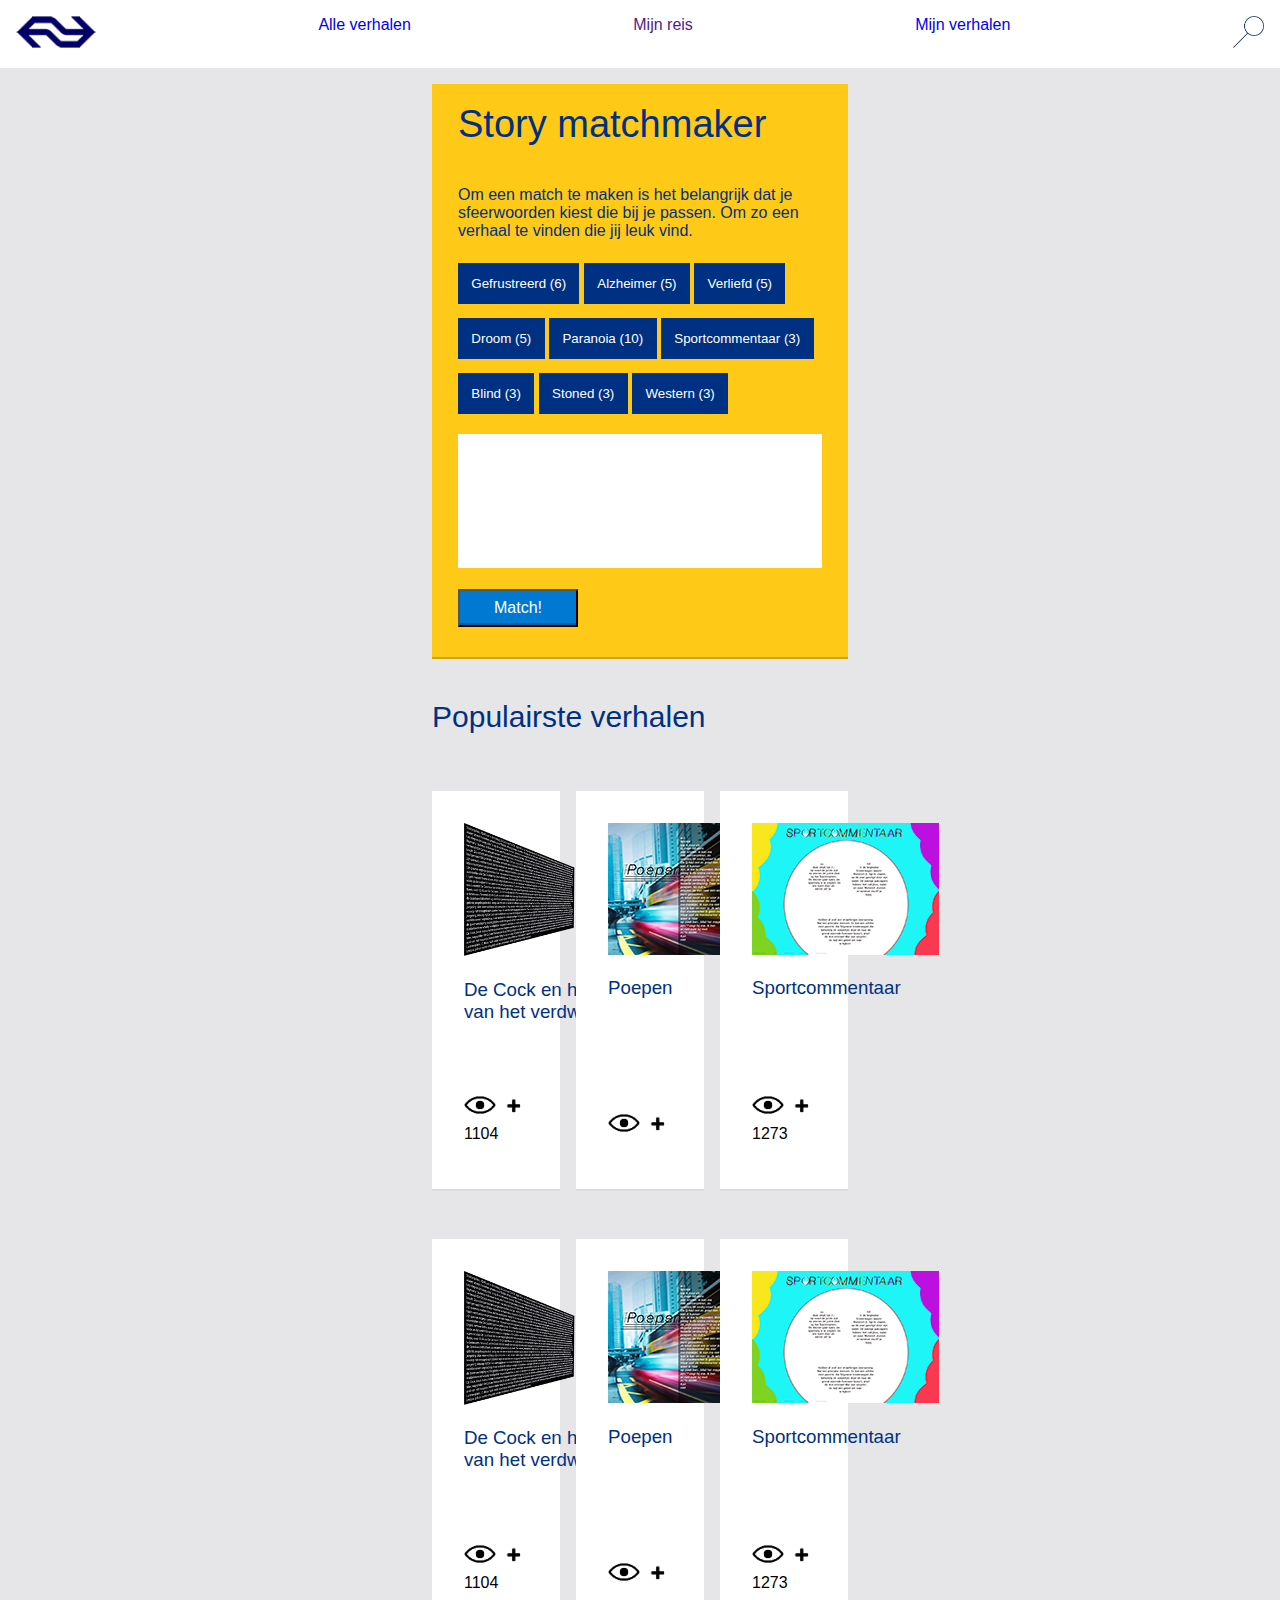
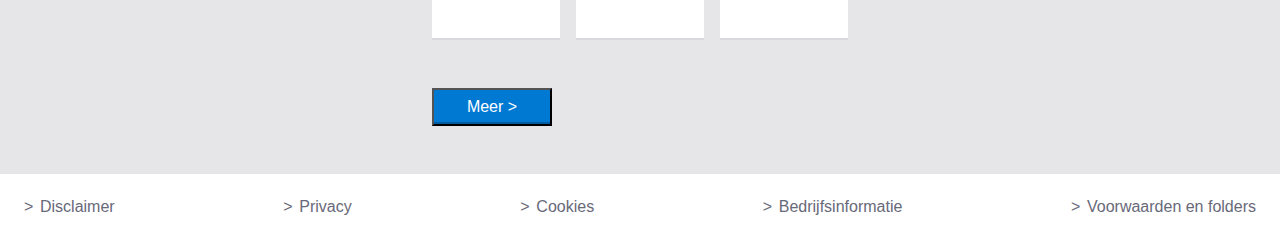
==== index.html @ 57583daf "Grid rechtzetten" ====
<!DOCTYPE html>
<html lang="en">

<head>
    <meta charset="UTF-8">
    <link rel="stylesheet" href="style.css">
    <title>Overzichtspagina verhalenwebsite | NS</title>
</head>

<body>
    <header>
        <nav>
            <ul>
                <li><a href="https://www.ns.nl/"><img src="images/nskopie.png" alt="NS logo"></a></li>
                <li><a href="index.html">Alle verhalen</a></li>
                <li><a href="">Mijn reis</a></li>
                <li><a href="mijnverhalen.html">Mijn verhalen</a></li>
                <li><a href=""><img src="images/zoekkopie.png" alt="zoek knop"></a></li>
            </ul>
        </nav>
        <form action="match.html">
            <fieldset>
                <label for="search"></label>
                <input type="text" id="search">
            </fieldset>
        </form>
    </header>
    <main>
        <form action="match.html">
            <fieldset>
                <legend>Story matchmaker</legend>
                <p>Om een match te maken is het belangrijk dat je sfeerwoorden kiest die bij je passen. Om zo een verhaal te vinden die jij leuk vind.</p>
                <button>Gefrustreerd (6)</button>
                <button>Alzheimer (5)</button>
                <button>Verliefd (5)</button>
                <button>Droom (5)</button>
                <button>Paranoia (10)</button>
                <button>Sportcommentaar (3)</button>
                <button>Blind (3)</button>
                <button>Stoned (3)</button>
                <button>Western (3)</button> <br>
                <input type="text"> <br>
                <input type="submit" value="Match!"> <br>
            </fieldset>
        </form>
        <section>
            <h2>Populairste verhalen</h2>
            <article>
                <a href="verhaal.html">
                    <img src="images/sscreen.png" alt="Rusteloos verhaal">
                    <h3>De Cock en het raadsel van het verdwenen boek</h3>
                    </a>
                <footer>
                    <p><img src="images/oogkopie.png" alt="oog"> <span>1104</span></p>
                    <button>_</button>
                </footer>
            </article>
            <article>
                <a href="">
                    <img src="images/taufieq.png" alt="Poepen">
                    <h3>Poepen</h3>
                    </a>
                <footer>
                    <p><img src="images/oogkopie.png" alt="oog"> <span>477</span></p>
                    <button>_</button>
                </footer>
            </article>
            <article>
                <a href="">
                        <img src="images/sharief.png" alt="Sportcommentaar">
                        <h3>Sportcommentaar</h3>
                        </a>
                <footer>
                    <p><img src="images/oogkopie.png" alt="oog"> <span>1273</span></p>
                    <button>_</button>
                </footer>
            </article>
            <article>
                <a href="verhaal.html">
                        <img src="images/sscreen.png" alt="Rusteloos verhaal">
                        <h3>De Cock en het raadsel van het verdwenen boek</h3>
                        </a>
                <footer>
                    <p><img src="images/oogkopie.png" alt="oog"> <span>1104</span></p>
                    <button>_</button>
                </footer>
            </article>
            <article>
                <a href="">
                        <img src="images/taufieq.png" alt="Poepen">
                        <h3>Poepen</h3>
                        </a>
                <footer>
                    <p><img src="images/oogkopie.png" alt="oog"> <span>477</span> </p>
                    <button>_</button>
                </footer>
            </article>
            <article>
                <a href="">
                        <img src="images/sharief.png" alt="Sportcommentaar">
                        <h3>Sportcommentaar</h3>
                        </a>
                <footer>
                    <p><img src="images/oogkopie.png" alt="oog"> <span>1273</span></p>
                    <button>_</button>
                </footer>
            </article>

            <button>Meer</button>
        </section>
    </main>
    <footer>
        <ul>
            <li><a href="https://www.ns.nl/disclaimer.html">Disclaimer</a></li>
            <li><a href="https://www.ns.nl/privacy">Privacy</a></li>
            <li><a href="https://www.ns.nl/privacy/cookiebeleid.html">Cookies</a></li>
            <li><a href="https://www.ns.nl/bedrijfsinformatie.html">Bedrijfsinformatie</a></li>
            <li><a href="https://www.ns.nl/voorwaarden.html">Voorwaarden en folders</a></li>
        </ul>
    </footer>
    <script src="script.js"></script>
</body>

</html>
---- style.css ----
/*single column layout*/

* {
    box-sizing: border-box;
}

html {
    height: 100%;
}

body {
    background-color: #e6e6e9;
    font-family: myriad pro, sans-serif;
    margin: 0;
    min-height: 100%;
    display: flex;
    flex-direction: column;

}

#loginpage {
    display: block;
}

#login {
    min-width: 45%;
    max-width: 65%;
    margin: 1em auto;
    padding: 1em;
}

#login > legend {
    margin: .5em .75em;
}

#login > p {
    margin: 1em 1.5em;
    max-width: 30em;
}

#login > fieldset {
    margin: .5em 1.5em;
    padding: 0;
}

#matchresults h1 {
    grid-column: 1/3;
}

#matchresults section {
    grid-column: 2/3;
}

#mystories h1 {
    grid-column: 1/3;

}

#mystories section {
    grid-column: 2/3;
}

header {
    position: relative;
}

header ul {
    list-style: none;
    padding: 0;
    margin: 0;
    background-color: #ffffff;
    color: #003082;
}

header li {
    text-align: center;
    padding: 1em 1em;
    text-decoration: none;
    max-width: 40em;
    flex-direction: row;
    justify-content: space-around;
}

li img {
    min-height: .5em;
    max-height: 2em;
}

li {
    padding: 0.5em;
}

li a {
    text-decoration: none;
}

header form {
    position: absolute;
    max-width: 10em;
    background-color: #686979;
    border: 0;
    box-shadow: none;
    width: 10em;
    height: 2em;
    padding: 0;
    right: 0;
    top: -666em;
}

header fieldset {
    width: 10em;
    height: 2em;
    padding: 0;
}

header input[type=text] {
    width: 13em;
    height: 2em;
    margin: .5em .5em;
}

.down {
    top: 0;
}

h1 {
    font-size: 2.375em;
    font-weight: 400;
    color: #003082;
    margin: .5em;
}

h2 {
    font-size: 1.875em;
    font-weight: 400;
    color: #003082;
}

h3 {
    font-size: 1.5;
    font-weight: 400;
    color: #003082;
}

form {
    background-color: #ffc917;
    padding: 1em;
    margin: 1em 1em;
    box-shadow: inset 0 -.125em 0 0 #cfa317;
}

fieldset > p {
    max-width: 30em;
}

fieldset > p {
    color: #003082;
}

fieldset {
    border: none;
    padding: 1.5em;
}


legend {
    font-size: 2.375em;
    font-weight: 400;
    color: #003082;
    padding: 0;
}

fieldset a {
    text-decoration: underline;
    color: #003082;
}

fieldset a::after {
    content: " >"
}

label {
    color: #003082;
}

form button {
    background-color: #003082;
    color: white;
    padding: 1em;
    border: 0em;
    border-radius: 0em;
    margin: .5em 0;
}

input[type=text] {
    border: 0em;
    border-radius: 0em;
    box-sizing: border-box;
    width: 100%;
    height: 10em;
    margin: 1em 0em;
}

input[type=text]:active {
    background-color: #686979;
}

input[type=text]:focus {
    border: .2em solid #cfa317;
    background-color: #e6e6e9;
}

input[type=email] {
    border: 0em;
    font-size: 1em;
    padding: .5em;
    margin-bottom: 1em;
}

input[type=email]:active {
    background-color: #686979;
}

input[type=email]:focus {
    border: .2em solid #cfa317;
    background-color: #e6e6e9;
}

input[type=email]:valid:focus {
    background-color: lightgreen;
}

input[type=email]:invalid:focus {
    background-color: orangered;
}

input[type=password] {
    border: 0em;
    font-size: 1em;
    padding: .5em;
    margin-bottom: 1em;
}

input[type=password]:active {
    background-color: #686979;
}

input[type=password]:focus {
    border: .2em solid #cfa317;
    background-color: #e6e6e9;
}

input[type=password]:valid:focus {
    background-color: lightgreen;
}

input[type=password]:invalid:focus {
    background-color: orangered;
}

input[type=submit] {
    background-color: #0079d3;
    color: white;
    font-size: 1em;
    min-width: 7.5em;
    padding: .5em .5em;
    margin: .5em 0;
    box-shadow: inset 0 -.125em 0 0 #005ca0;
    transition: all .25s;
}

input[type=submit]:hover {
    box-shadow: inset 0 -3em 6px 0 #005ca0;
}

section {
    padding: 1em;
    margin: 1em auto;
}

article {
    background-color: #ffffff;
    padding: 1em;
    margin: 1em 0;
    min-width: 5em;
    max-width: 20em;
    box-shadow: inset 0 -.125em 0 0 rgba(7, 7, 33, .15);
}

.story {
    background-color: #ffffff;
    padding: 1em;
    margin: 2em auto;
    min-width: 60%;
    max-width: 80%;
}

.story > img {
    width: 100%;
    height: 100%;
}

#storypage > form {
    width: 75%;
    margin: 1.5em auto;
}

#storypage > section {
    margin: 0 auto;
    padding: 0;
}

#storypage > section > article {
    position: relative;
    width: 100em;
    height: 10em;
    margin: 0;
    padding: 0;
}

#storypage > section > article:nth-of-type(1) {
    position: absolute;
    top: -666em;
}

.down {
    top: 0;
}

#storypage > section > article > img:nth-of-type(1) {
    width: 2em;
    position: absolute;
    left: 10%;
    top: 10%;
}

#storypage > section > article > img:nth-of-type(2) {
    width: 1em;
    position: absolute;
    right: 10%;
    bottom: 10%;
}

#storypage > section > article > h2 {
    position: absolute;
    padding: 0;
    margin: 0;
    top: 10%;
    left: 25%;
}

#storypage > section > article > p {
    position: absolute;
    top: 35%;
    left: 10%;
}

a > img {
    min-width: 10%;
    max-width: 100%;
}

p img {
    width: 2em;
    height: auto;
}

a {
    text-decoration: none;
}

section button {
    background-color: #0079d3;
    color: white;
    font-size: 1em;
    min-width: 7.5em;
    padding: .5em .5em;
    margin: 1em auto;
    box-shadow: inset 0 -.125em 0 0 #005ca0;
    transition: all .25s
}

section button::after {
    content: " >"
}

section button:hover {
    box-shadow: inset 0 -3em 6px 0 #005ca0;
}

footer {
    background-color: #ffffff;
    padding: 1em;
    margin-top: auto;
    position: relative;
}

footer button {
    background-color: white;
    box-shadow: none;
    border: 0;
    background-image: url(images/plus3.png);
    background-size: contain;
    background-repeat: no-repeat;
    min-width: 3em;
    max-width: 3em;
    width: 2em;
    height: 2em;
    position: absolute;
    right: 0;
}

footer button:hover {
    box-shadow: none;
}

.show {
    background-image: url(images/vink.png);
    background-size: contain;
    background-repeat: no-repeat;
    width: 2em;
    height: 2em;
}

article {
    color: #000;
    display: flex;
    flex-wrap: wrap;
    flex-direction: row;
    width: 100%;
}

article footer {
    display: flex;
    justify-content: space-between;
    width: 100%;
}


footer ul {
    list-style: none;
    text-decoration: none;
    margin: 0;
    padding: 0;
    transition: all .25s ease;
    width: 100%;
}

footer li a {
    color: #686979;
    padding-left: 1em;
    position: relative;
}

footer li a:hover {
    color: #003082;
}

footer li a::before {
    content: ">";
    position: absolute;
    left: 0;
    transition: all .25s
}

footer li a:hover::before {
    left: .25em;
}

/*Breakpoint 1*/

@media (min-width: 30em) {
    body {
        display: grid;
        grid-template-columns: 1fr 1fr 1fr 1fr;
        grid-column: 2/3;
        grid-gap: 1em;
        width: 100%;
        /*
        max-width: 40em;
        margin: 0 auto;
*/
    }
    #storypage {
        display: grid;
        grid-template-columns: 1fr 1fr 1fr;
    }
    .story {
        background-color: #ffffff;
        padding: 1em;
        margin: 2em auto;
        min-width: 45%;
        max-width: 65%;
        grid-column: 1/3;
    }
    #storypage > section {
        grid-column: 2/3;
        padding: 0;
    }

    #storypage > section > article {
        position: relative;
        width: 100em;
        height: 10em;
        margin: 0;
        padding: 0;
        grid-column: 1/3;
    }

    #storypage > form {
        grid-column: 1/3;
        width: 100%;
    }
    #loginpage {
        display: block;
    }
    #login {
        min-width: 45%;
        max-width: 65%;
        margin: 1em auto;
    }
    #loginpage > footer {
        position: absolute;
        width: 100%;
        bottom: 0;
    }
    main {
        grid-column: 2/4;
        max-width: 45em;
        margin: 0 auto;

    }
    header {
        grid-column: 1/5;
    }
    header ul {
        display: flex;
        flex-wrap: wrap;
        justify-content: space-between;
    }
    form {
        grid-column: 1/3;
        padding: 0;
        border: 0;
        margin: 0 auto;
    }
    form legend {
        padding: .5em 0em 0em 0em;
    }
    section {
        display: grid;
        grid-template-columns: 1fr 1fr;
        grid-gap: 1em;
        grid-column: 1/3;
        grid-row: 1/3;
        padding: 0;
    }
    section h2 {
        grid-column: 1/3;
        grid-row: 1/2;
    }
    article {
        width: 100%;
    }
    section button {
        grid-column: 1/2;
        max-width: 7.5em;
        margin-left: 0;
    }
    footer {
        grid-column: 1/5;
    }
    footer ul {
        display: flex;
        flex-direction: row;
        justify-content: space-between;
        flex-wrap: wrap;
    }
}

@media (min-width: 55em) {
    body {
        display: grid;
        grid-template-columns: 1fr 1fr 1fr;
        grid-gap: 1em;
    }
    main {
        max-width: 53em;
        margin: 0 auto;
        grid-column: 2/3;

    }

    #storypage {
        display: block;
        margin: 0 auto;
    }
    .story {
        background-color: #ffffff;
        padding: 1em;
        margin: 2em auto;
        min-width: 45%;
        max-width: 65%;
    }
    #storypage > section {
        margin: 0 auto;
        padding: 0;
    }

    #storypage > section > article {
        position: relative;
        width: 100em;
        height: 10em;
        margin: 0;
        padding: 0;
    }
    #loginpage {
        display: block;
    }
    #login {
        min-width: 45%;
        max-width: 65%;
        margin: 1em auto;
    }
    #loginpage > footer {
        position: absolute;
        width: 100%;
        bottom: 0;
    }

    header {
        grid-column: 1/4;
    }
    header ul {
        display: flex;
        flex-wrap: wrap;
        justify-content: space-between;
    }
    form {
        grid-column: 2/5;
        padding: 0;
        border: 0;
    }
    form legend {
        padding: .5em 0em 0em 0em;
    }
    section {
        display: grid;
        grid-template-columns: 1fr 1fr 1fr;
        grid-gap: 1em;
        grid-column: 2/3;
        padding: 0;
    }
    section h2 {
        grid-column: 1/4;
    }

    article a {
        grid-column: 1/2;
        padding: 1em;
        min-width: 15em;
    }

    article footer {
        display: flex;
        justify-content: space-between;
        width: 100%;
    }
    section button {
        grid-column: 1/2;
        max-width: 7.5em;
        margin-left: 0;
    }
    footer {
        grid-column: 1/4;
    }
    footer ul {
        display: flex;
        flex-direction: row;
        justify-content: space-between;
        flex-wrap: wrap;
    }
}
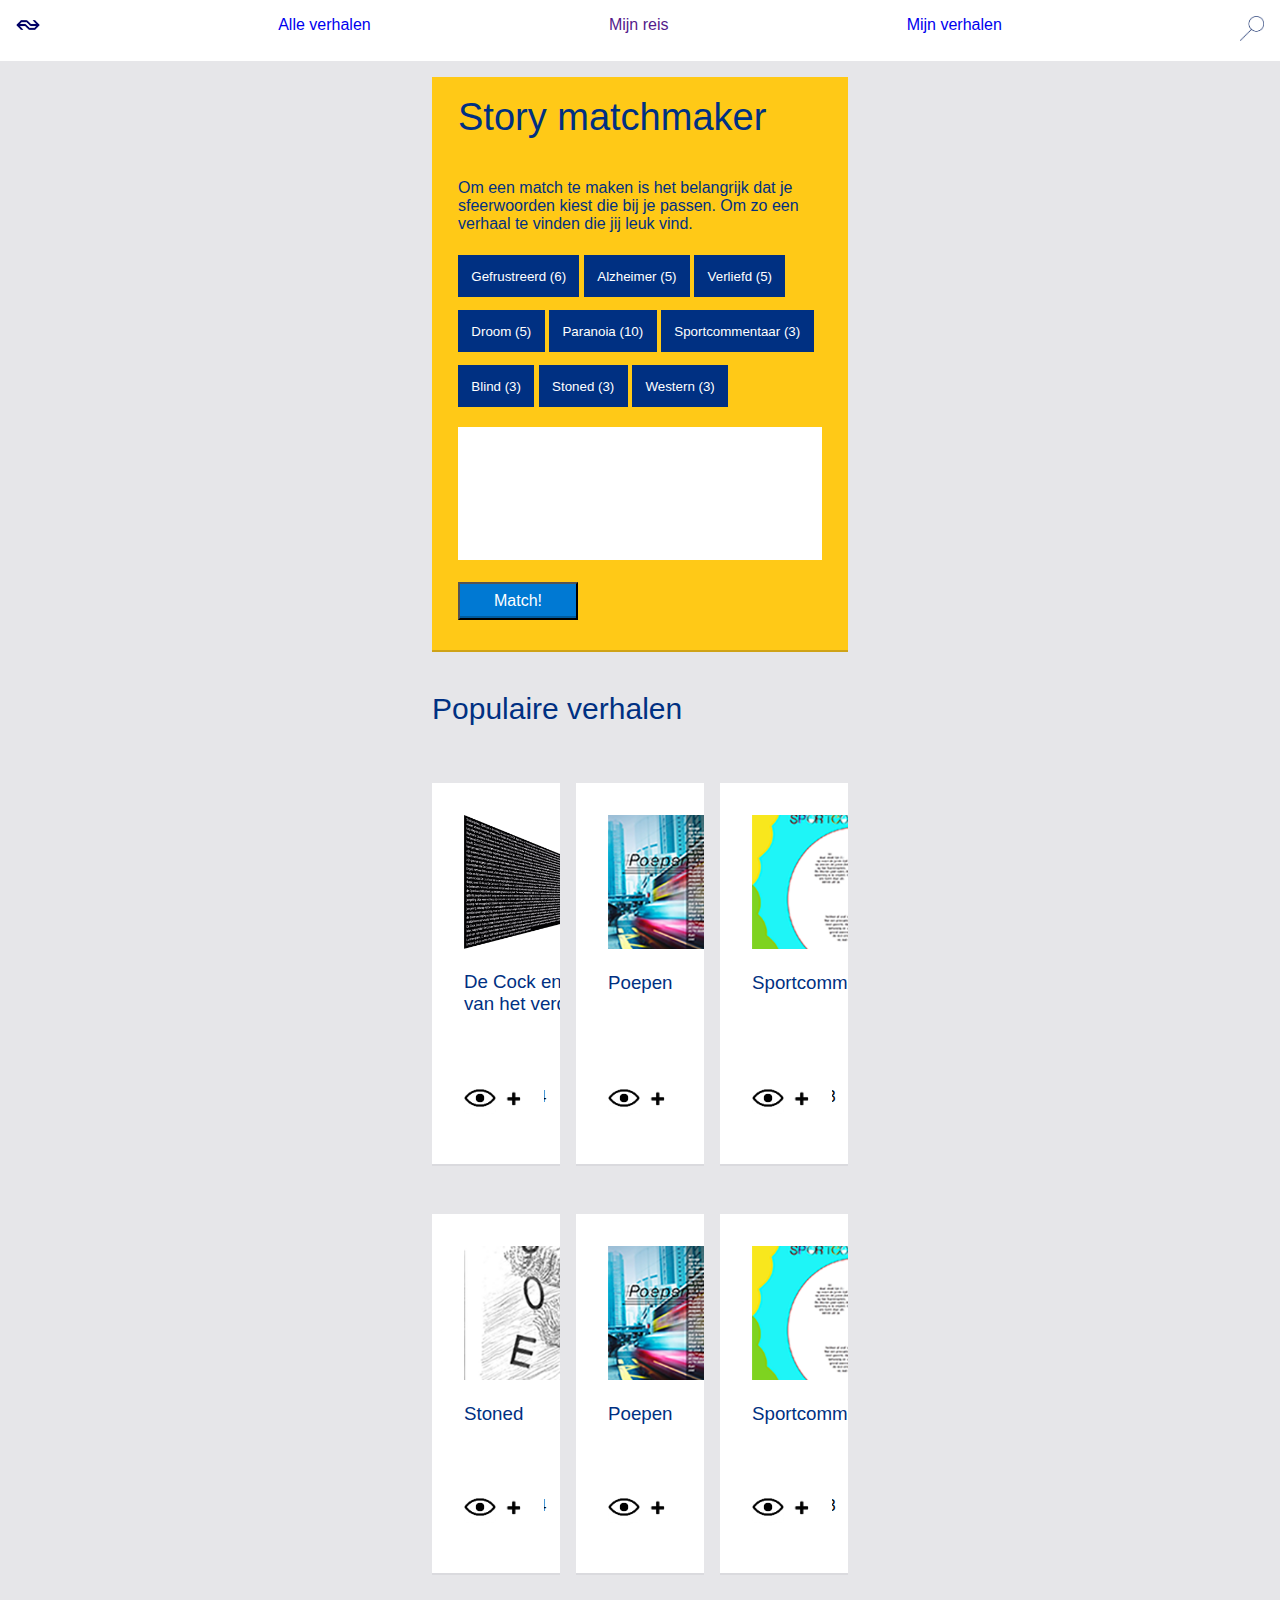
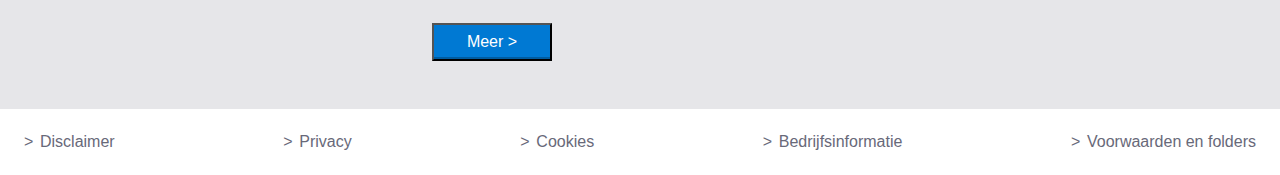
==== commit 7a42f380: "Content" ====
--- a/index.html
+++ b/index.html
@@ -44,7 +44,7 @@
             </fieldset>
         </form>
         <section>
-            <h2>Populairste verhalen</h2>
+            <h2>Populaire verhalen</h2>
             <article>
                 <a href="verhaal.html">
                     <img src="images/sscreen.png" alt="Rusteloos verhaal">
@@ -77,8 +77,8 @@
             </article>
             <article>
                 <a href="verhaal.html">
-                        <img src="images/sscreen.png" alt="Rusteloos verhaal">
-                        <h3>De Cock en het raadsel van het verdwenen boek</h3>
+                        <img src="images/nadia.png" alt="Stoned">
+                        <h3>Stoned</h3>
                         </a>
                 <footer>
                     <p><img src="images/oogkopie.png" alt="oog"> <span>1104</span></p>
--- a/style.css
+++ b/style.css
@@ -52,7 +52,8 @@
 }
 
 #mystories h1 {
-    grid-column: 1/3;
+    grid-column: 1/4;
+    margin: 0;
 
 }
 
@@ -82,8 +83,7 @@
 }
 
 li img {
-    min-height: .5em;
-    max-height: 2em;
+    max-width: 1.5em;
 }
 
 li {
@@ -285,6 +285,27 @@
     min-width: 5em;
     max-width: 20em;
     box-shadow: inset 0 -.125em 0 0 rgba(7, 7, 33, .15);
+    color: #000;
+    display: flex;
+    flex-wrap: wrap;
+    flex-direction: row;
+    width: 100%;
+    overflow: hidden;
+}
+
+a > img {
+    width: 100%;
+
+}
+
+p {
+    position: relative;
+}
+
+p > span {
+    position: absolute;
+    bottom: .75em;
+    left: 3em;
 }
 
 .story {
@@ -314,7 +335,7 @@
     position: relative;
     width: 100em;
     height: 10em;
-    margin: 0;
+    margin: 1em 0;
     padding: 0;
 }
 
@@ -353,11 +374,6 @@
     position: absolute;
     top: 35%;
     left: 10%;
-}
-
-a > img {
-    min-width: 10%;
-    max-width: 100%;
 }
 
 p img {
@@ -422,14 +438,6 @@
     height: 2em;
 }
 
-article {
-    color: #000;
-    display: flex;
-    flex-wrap: wrap;
-    flex-direction: row;
-    width: 100%;
-}
-
 article footer {
     display: flex;
     justify-content: space-between;
@@ -476,10 +484,6 @@
         grid-column: 2/3;
         grid-gap: 1em;
         width: 100%;
-        /*
-        max-width: 40em;
-        margin: 0 auto;
-*/
     }
     #storypage {
         display: grid;
@@ -491,24 +495,25 @@
         margin: 2em auto;
         min-width: 45%;
         max-width: 65%;
-        grid-column: 1/3;
+        grid-column: 1/4;
     }
     #storypage > section {
-        grid-column: 2/3;
+        margin: 1em auto;
         padding: 0;
+        grid-column: 1/4;
     }
 
     #storypage > section > article {
         position: relative;
-        width: 100em;
-        height: 10em;
+        min-width: 26em;
         margin: 0;
         padding: 0;
         grid-column: 1/3;
     }
 
     #storypage > form {
-        grid-column: 1/3;
+        grid-column: 2/3;
+        min-width: 26em;
         width: 100%;
     }
     #loginpage {
@@ -523,6 +528,25 @@
         position: absolute;
         width: 100%;
         bottom: 0;
+    }
+    #mystories h1 {
+        grid-column: 1/4;
+        margin: 0;
+
+    }
+
+    #mystories {
+        display: grid;
+        grid-template-columns: 1fr 1fr 1fr 1fr;
+        grid-column: 1/4;
+    }
+
+    #mystories section {
+        grid-column: 2/4;
+    }
+    #mystories > section > article {
+        grid-column: 1/2;
+        width: 100%;
     }
     main {
         grid-column: 2/4;
@@ -552,12 +576,10 @@
         grid-template-columns: 1fr 1fr;
         grid-gap: 1em;
         grid-column: 1/3;
-        grid-row: 1/3;
         padding: 0;
     }
     section h2 {
         grid-column: 1/3;
-        grid-row: 1/2;
     }
     article {
         width: 100%;
@@ -592,15 +614,19 @@
     }
 
     #storypage {
-        display: block;
+        display: grid;
+        grid-template-columns: 1fr 1fr 1fr;
         margin: 0 auto;
     }
     .story {
         background-color: #ffffff;
         padding: 1em;
         margin: 2em auto;
-        min-width: 45%;
-        max-width: 65%;
+        grid-column: 2/3;
+        min-width: 26em;
+    }
+    #storypage > form {
+        grid-column: 2/3;
     }
     #storypage > section {
         margin: 0 auto;
@@ -608,9 +634,7 @@
     }
 
     #storypage > section > article {
-        position: relative;
-        width: 100em;
-        height: 10em;
+        grid-column: 2/3;
         margin: 0;
         padding: 0;
     }
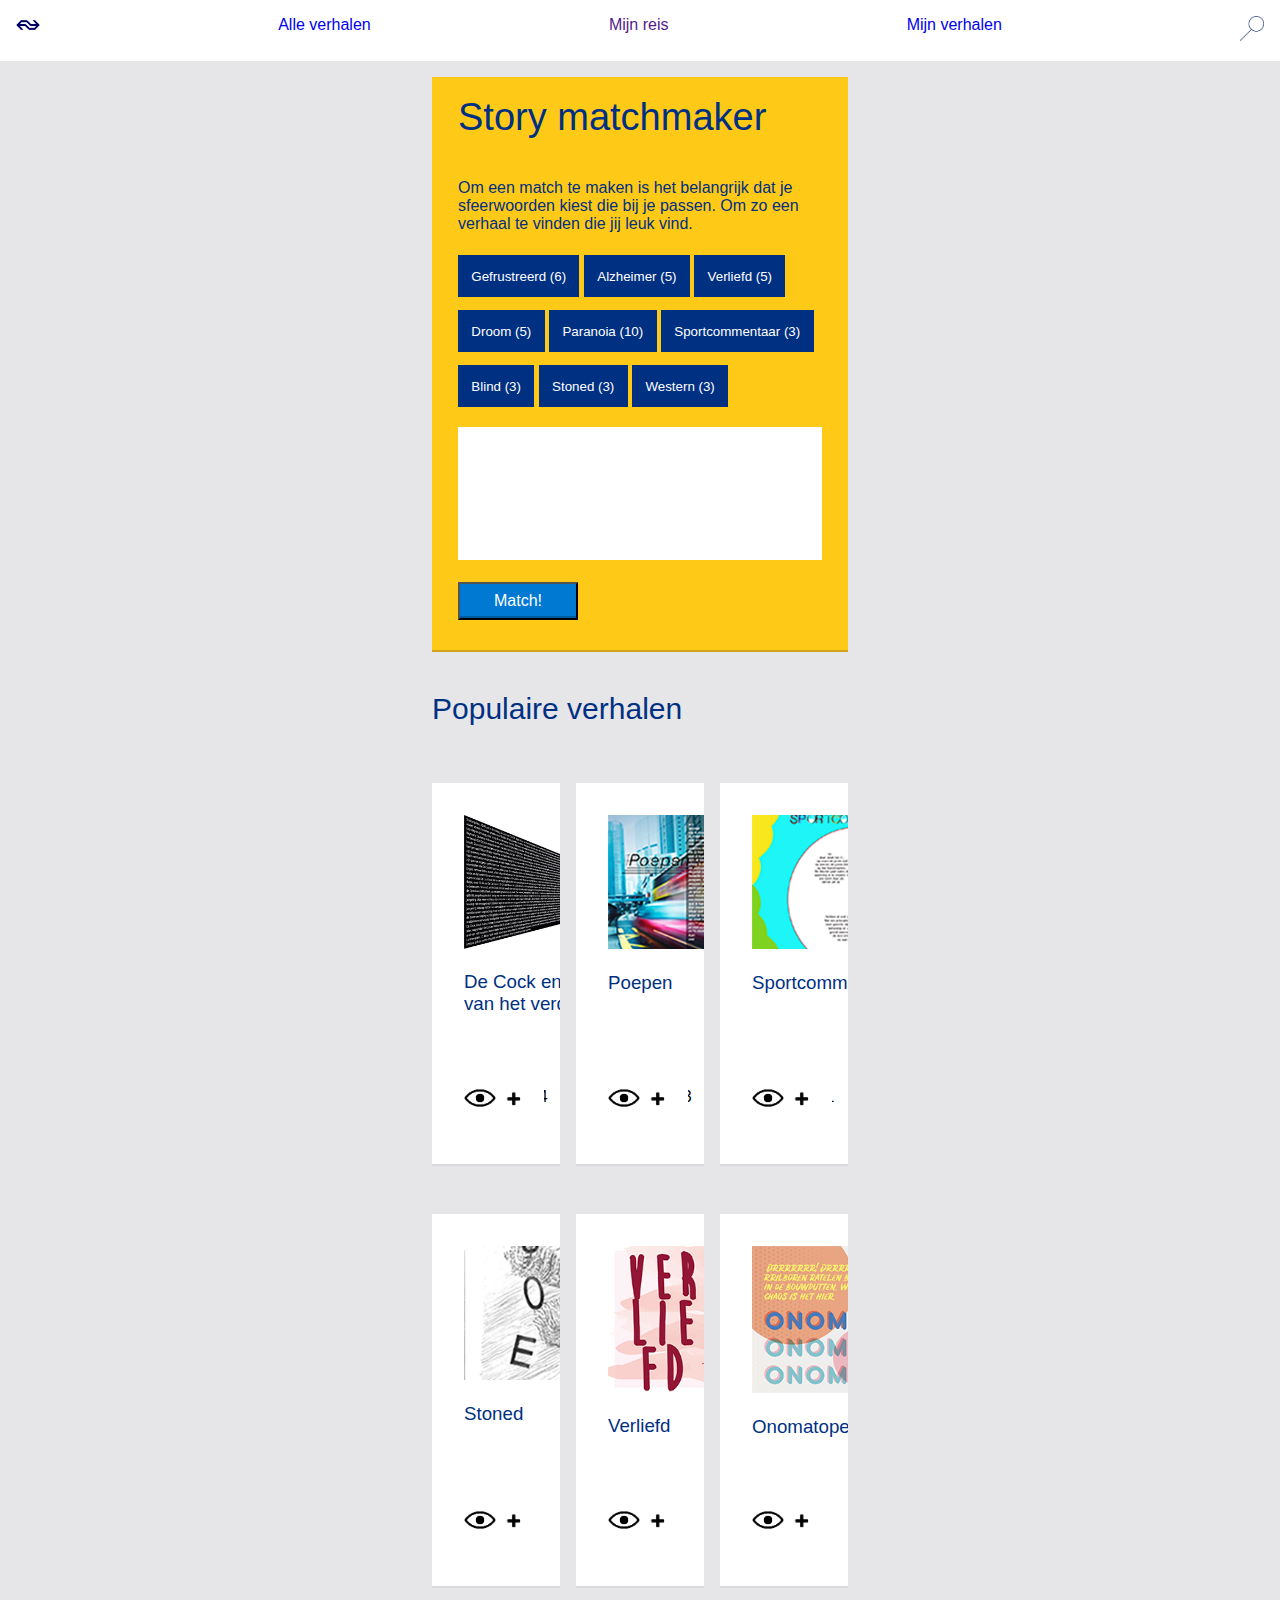
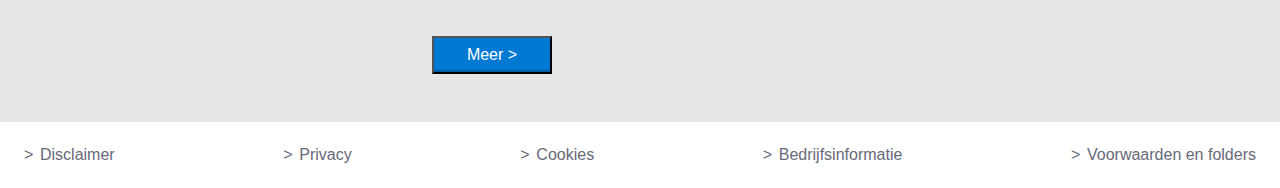
==== commit 26697cd7: "Responsiveness nog beter en nieuwe index content" ====
--- a/index.html
+++ b/index.html
@@ -51,7 +51,7 @@
                     <h3>De Cock en het raadsel van het verdwenen boek</h3>
                     </a>
                 <footer>
-                    <p><img src="images/oogkopie.png" alt="oog"> <span>1104</span></p>
+                    <p><img src="images/oogkopie.png" alt="oog"> <span>1204</span></p>
                     <button>_</button>
                 </footer>
             </article>
@@ -61,7 +61,7 @@
                     <h3>Poepen</h3>
                     </a>
                 <footer>
-                    <p><img src="images/oogkopie.png" alt="oog"> <span>477</span></p>
+                    <p><img src="images/oogkopie.png" alt="oog"> <span>1023</span></p>
                     <button>_</button>
                 </footer>
             </article>
@@ -71,7 +71,7 @@
                         <h3>Sportcommentaar</h3>
                         </a>
                 <footer>
-                    <p><img src="images/oogkopie.png" alt="oog"> <span>1273</span></p>
+                    <p><img src="images/oogkopie.png" alt="oog"> <span>1011</span></p>
                     <button>_</button>
                 </footer>
             </article>
@@ -81,27 +81,27 @@
                         <h3>Stoned</h3>
                         </a>
                 <footer>
-                    <p><img src="images/oogkopie.png" alt="oog"> <span>1104</span></p>
+                    <p><img src="images/oogkopie.png" alt="oog"> <span>994</span></p>
                     <button>_</button>
                 </footer>
             </article>
             <article>
                 <a href="">
-                        <img src="images/taufieq.png" alt="Poepen">
-                        <h3>Poepen</h3>
+                        <img src="images/marissa.png" alt="Verliefd">
+                        <h3>Verliefd</h3>
                         </a>
                 <footer>
-                    <p><img src="images/oogkopie.png" alt="oog"> <span>477</span> </p>
+                    <p><img src="images/oogkopie.png" alt="oog"> <span>990</span> </p>
                     <button>_</button>
                 </footer>
             </article>
             <article>
                 <a href="">
-                        <img src="images/sharief.png" alt="Sportcommentaar">
-                        <h3>Sportcommentaar</h3>
+                        <img src="images/violet.png" alt="Onomatopee">
+                        <h3>Onomatopee</h3>
                         </a>
                 <footer>
-                    <p><img src="images/oogkopie.png" alt="oog"> <span>1273</span></p>
+                    <p><img src="images/oogkopie.png" alt="oog"> <span>943</span></p>
                     <button>_</button>
                 </footer>
             </article>
--- a/style.css
+++ b/style.css
@@ -29,6 +29,11 @@
     padding: 1em;
 }
 
+#login > fieldset {
+    margin: .5em 1.5em;
+    padding: 0;
+}
+
 #login > legend {
     margin: .5em .75em;
 }
@@ -38,27 +43,90 @@
     max-width: 30em;
 }
 
-#login > fieldset {
-    margin: .5em 1.5em;
-    padding: 0;
+#matchresults section {
+    grid-column: 2/3;
 }
 
 #matchresults h1 {
     grid-column: 1/3;
-}
-
-#matchresults section {
+    margin: 0;
+}
+
+#mystories section {
     grid-column: 2/3;
 }
 
 #mystories h1 {
     grid-column: 1/4;
     margin: 0;
-
-}
-
-#mystories section {
-    grid-column: 2/3;
+}
+
+.story {
+    background-color: #ffffff;
+    padding: 1em;
+    margin: 2em auto;
+    min-width: 60%;
+    max-width: 80%;
+}
+
+.story > img {
+    width: 100%;
+    height: 100%;
+}
+
+#storypage > form {
+    width: 75%;
+    margin: 1.5em auto;
+}
+
+#storypage > section {
+    margin: 0 auto;
+    padding: 0;
+}
+
+#storypage > section > article {
+    position: relative;
+    width: 100em;
+    height: 10em;
+    margin: 1em 0;
+    padding: 0;
+}
+
+#storypage > section > article:nth-of-type(1) {
+    position: absolute;
+    top: -666em;
+}
+
+.down {
+    top: 0;
+}
+
+#storypage > section > article > img:nth-of-type(1) {
+    width: 2em;
+    position: absolute;
+    left: 10%;
+    top: 10%;
+}
+
+#storypage > section > article > img:nth-of-type(2) {
+    width: 1em;
+    position: absolute;
+    right: 10%;
+    bottom: 10%;
+}
+
+#storypage > section > article > h2 {
+    position: absolute;
+    padding: 0;
+    margin: 0;
+    top: 10%;
+    left: 25%;
+}
+
+#storypage > section > article > p {
+    position: absolute;
+    top: 35%;
+    left: 10%;
 }
 
 header {
@@ -82,16 +150,16 @@
     justify-content: space-around;
 }
 
+li {
+    padding: 0.5em;
+}
+
+li a {
+    text-decoration: none;
+}
+
 li img {
     max-width: 1.5em;
-}
-
-li {
-    padding: 0.5em;
-}
-
-li a {
-    text-decoration: none;
 }
 
 header form {
@@ -149,19 +217,15 @@
     box-shadow: inset 0 -.125em 0 0 #cfa317;
 }
 
-fieldset > p {
-    max-width: 30em;
-}
-
-fieldset > p {
-    color: #003082;
-}
-
 fieldset {
     border: none;
     padding: 1.5em;
 }
 
+fieldset > p {
+    color: #003082;
+    max-width: 30em;
+}
 
 legend {
     font-size: 2.375em;
@@ -295,7 +359,6 @@
 
 a > img {
     width: 100%;
-
 }
 
 p {
@@ -306,74 +369,6 @@
     position: absolute;
     bottom: .75em;
     left: 3em;
-}
-
-.story {
-    background-color: #ffffff;
-    padding: 1em;
-    margin: 2em auto;
-    min-width: 60%;
-    max-width: 80%;
-}
-
-.story > img {
-    width: 100%;
-    height: 100%;
-}
-
-#storypage > form {
-    width: 75%;
-    margin: 1.5em auto;
-}
-
-#storypage > section {
-    margin: 0 auto;
-    padding: 0;
-}
-
-#storypage > section > article {
-    position: relative;
-    width: 100em;
-    height: 10em;
-    margin: 1em 0;
-    padding: 0;
-}
-
-#storypage > section > article:nth-of-type(1) {
-    position: absolute;
-    top: -666em;
-}
-
-.down {
-    top: 0;
-}
-
-#storypage > section > article > img:nth-of-type(1) {
-    width: 2em;
-    position: absolute;
-    left: 10%;
-    top: 10%;
-}
-
-#storypage > section > article > img:nth-of-type(2) {
-    width: 1em;
-    position: absolute;
-    right: 10%;
-    bottom: 10%;
-}
-
-#storypage > section > article > h2 {
-    position: absolute;
-    padding: 0;
-    margin: 0;
-    top: 10%;
-    left: 25%;
-}
-
-#storypage > section > article > p {
-    position: absolute;
-    top: 35%;
-    left: 10%;
 }
 
 p img {
@@ -404,11 +399,10 @@
     box-shadow: inset 0 -3em 6px 0 #005ca0;
 }
 
-footer {
-    background-color: #ffffff;
-    padding: 1em;
-    margin-top: auto;
-    position: relative;
+article footer {
+    display: flex;
+    justify-content: space-between;
+    width: 100%;
 }
 
 footer button {
@@ -438,12 +432,12 @@
     height: 2em;
 }
 
-article footer {
-    display: flex;
-    justify-content: space-between;
-    width: 100%;
-}
-
+footer {
+    background-color: #ffffff;
+    padding: 1em;
+    margin-top: auto;
+    position: relative;
+}
 
 footer ul {
     list-style: none;
@@ -484,6 +478,16 @@
         grid-column: 2/3;
         grid-gap: 1em;
         width: 100%;
+    }
+    #login {
+        min-width: 45%;
+        max-width: 65%;
+        margin: 1em auto;
+    }
+    #loginpage > footer {
+        position: absolute;
+        width: 100%;
+        bottom: 0;
     }
     #storypage {
         display: grid;
@@ -501,44 +505,41 @@
         margin: 1em auto;
         padding: 0;
         grid-column: 1/4;
+        display: grid;
+        width: 22em;
     }
 
     #storypage > section > article {
         position: relative;
-        min-width: 26em;
-        margin: 0;
+        min-width: 45%;
+        max-width: 100% margin: 0;
         padding: 0;
         grid-column: 1/3;
+        /*        width: 100%;*/
     }
 
     #storypage > form {
         grid-column: 2/3;
-        min-width: 26em;
-        width: 100%;
+        width: 22em;
     }
     #loginpage {
         display: block;
     }
-    #login {
-        min-width: 45%;
-        max-width: 65%;
-        margin: 1em auto;
-    }
-    #loginpage > footer {
-        position: absolute;
-        width: 100%;
-        bottom: 0;
-    }
+    #mystories article{
+        min-width: 15em;
+    }
+/*
     #mystories h1 {
         grid-column: 1/4;
         margin: 0;
-
     }
 
     #mystories {
         display: grid;
         grid-template-columns: 1fr 1fr 1fr 1fr;
         grid-column: 1/4;
+        grid-gap: 1em;
+        width: 100%;
     }
 
     #mystories section {
@@ -548,6 +549,7 @@
         grid-column: 1/2;
         width: 100%;
     }
+*/
     main {
         grid-column: 2/4;
         max-width: 45em;
@@ -611,6 +613,20 @@
         margin: 0 auto;
         grid-column: 2/3;
 
+    }
+
+    #loginpage {
+        display: block;
+    }
+    #login {
+        min-width: 45%;
+        max-width: 65%;
+        margin: 1em auto;
+    }
+    #loginpage > footer {
+        position: absolute;
+        width: 100%;
+        bottom: 0;
     }
 
     #storypage {
@@ -638,18 +654,43 @@
         margin: 0;
         padding: 0;
     }
-    #loginpage {
-        display: block;
-    }
-    #login {
-        min-width: 45%;
-        max-width: 65%;
-        margin: 1em auto;
-    }
-    #loginpage > footer {
-        position: absolute;
-        width: 100%;
-        bottom: 0;
+
+/*
+    #mystories {
+        display: grid;
+        grid-template-columns: 1fr 1fr 1fr 1fr;
+        grid-column: 1/5;
+        grid-gap: 1em;
+        width: 100%;
+    }
+
+    #mystories header {
+        grid-column: 1/5;
+    }
+*/
+
+    #mystories h1 {
+        grid-column: 1/4;
+/*        margin: 0;*/
+    }
+/*
+    #mystories section {
+        grid-column: 2/4;
+    }
+*/
+/*
+    #mystories > section > article {
+        grid-column: 1/2;
+        width: 100%;
+    }
+
+    #mystories footer {
+        grid-column: 1/5;
+    }
+*/
+
+    #matchresults h1 {
+        grid-column: 1/4;
     }
 
     header {
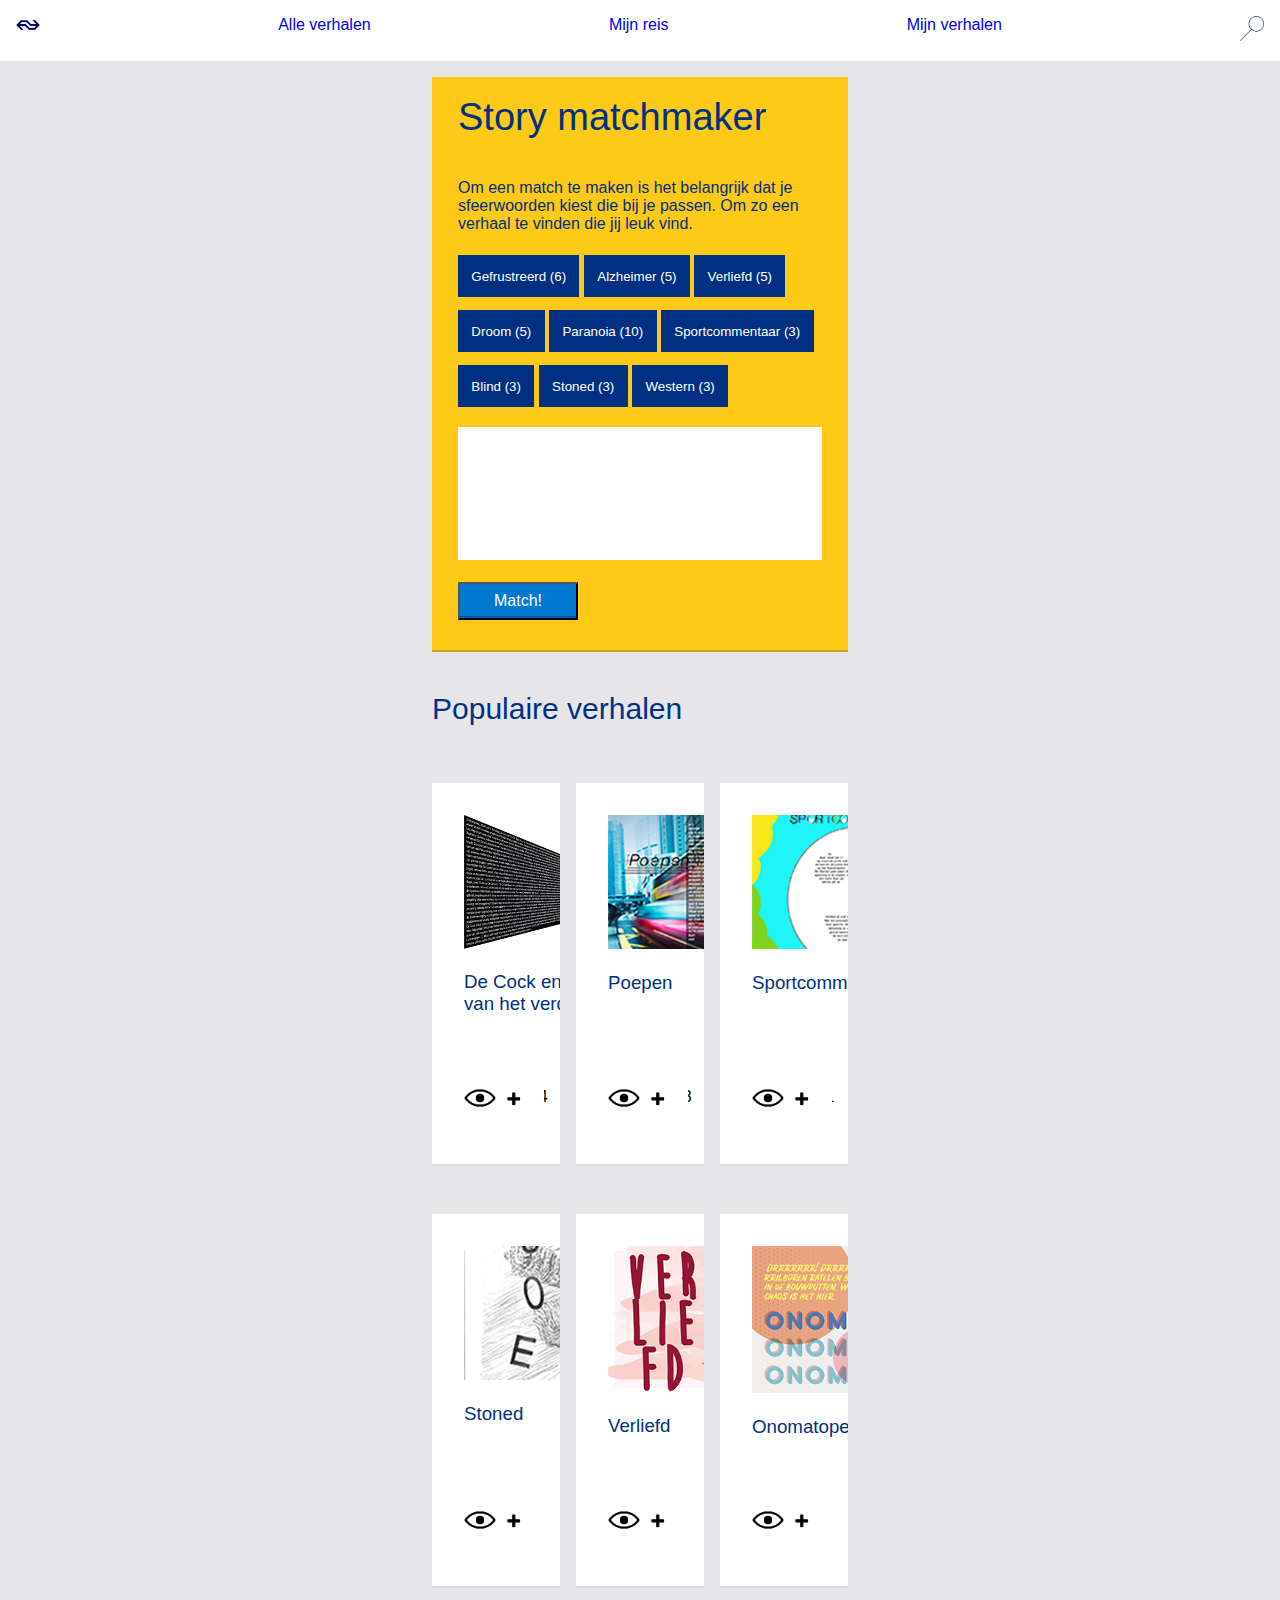
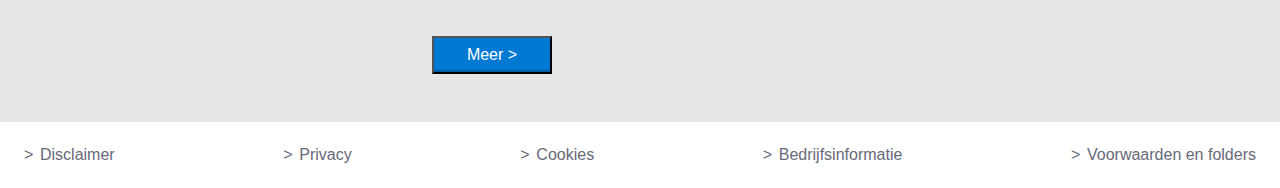
==== commit a5726a3d: "En-na-laatste-check" ====
--- a/index.html
+++ b/index.html
@@ -1,29 +1,22 @@
 <!DOCTYPE html>
 <html lang="en">
-
 <head>
     <meta charset="UTF-8">
+    <meta name="viewport" content="initial-scale=1">
     <link rel="stylesheet" href="style.css">
     <title>Overzichtspagina verhalenwebsite | NS</title>
 </head>
-
 <body>
     <header>
         <nav>
             <ul>
                 <li><a href="https://www.ns.nl/"><img src="images/nskopie.png" alt="NS logo"></a></li>
                 <li><a href="index.html">Alle verhalen</a></li>
-                <li><a href="">Mijn reis</a></li>
-                <li><a href="mijnverhalen.html">Mijn verhalen</a></li>
+                <li><a href="inloggen.html">Mijn reis</a></li>
+                <li><a href="mijnverhalenleeg.html">Mijn verhalen</a></li>
                 <li><a href=""><img src="images/zoekkopie.png" alt="zoek knop"></a></li>
             </ul>
         </nav>
-        <form action="match.html">
-            <fieldset>
-                <label for="search"></label>
-                <input type="text" id="search">
-            </fieldset>
-        </form>
     </header>
     <main>
         <form action="match.html">
@@ -32,14 +25,15 @@
                 <p>Om een match te maken is het belangrijk dat je sfeerwoorden kiest die bij je passen. Om zo een verhaal te vinden die jij leuk vind.</p>
                 <button>Gefrustreerd (6)</button>
                 <button>Alzheimer (5)</button>
-                <button>Verliefd (5)</button>
+                <button formaction="matchmaker.html">Verliefd (5)</button>
+                <!--                formaction om de flow te kunnen laten zien-->
                 <button>Droom (5)</button>
                 <button>Paranoia (10)</button>
                 <button>Sportcommentaar (3)</button>
                 <button>Blind (3)</button>
                 <button>Stoned (3)</button>
                 <button>Western (3)</button> <br>
-                <input type="text"> <br>
+                <input type="text" id="shadow"> <br>
                 <input type="submit" value="Match!"> <br>
             </fieldset>
         </form>
@@ -105,7 +99,6 @@
                     <button>_</button>
                 </footer>
             </article>
-
             <button>Meer</button>
         </section>
     </main>
@@ -120,5 +113,4 @@
     </footer>
     <script src="script.js"></script>
 </body>
-
 </html>
--- a/style.css
+++ b/style.css
@@ -15,7 +15,6 @@
     min-height: 100%;
     display: flex;
     flex-direction: column;
-
 }
 
 #loginpage {
@@ -43,6 +42,29 @@
     max-width: 30em;
 }
 
+.matchmaker {
+    position: relative;
+}
+
+#loved {
+    background-color: #e6e6e9;
+    color: #686979;
+    border: .125em;
+    border-style: dashed;
+    border-color: #686979;
+}
+
+#love {
+    background-color: #0079d3;
+    position: absolute;
+    bottom: 13em;
+    left: 5em;
+}
+
+#emptystate p {
+    color: #686979;
+}
+
 #matchresults section {
     grid-column: 2/3;
 }
@@ -52,8 +74,18 @@
     margin: 0;
 }
 
+#matchresults p > span {
+    bottom: 0;
+    left: 0;
+}
+
+#matchresults button {
+    bottom: .75em;
+    right: 0;
+}
+
 #mystories section {
-    grid-column: 2/3;
+    Xgrid-column: 2/3; /* geen column definieren dan blijven de articles mooi in het midden */
 }
 
 #mystories h1 {
@@ -61,27 +93,61 @@
     margin: 0;
 }
 
-.story {
-    background-color: #ffffff;
+#storypage {
+    display: block;
+}
+
+#storypage > section.story {
+    width: 100%;
     padding: 1em;
-    margin: 2em auto;
-    min-width: 60%;
-    max-width: 80%;
+    margin: 1em auto;
+}
+
+.story .image2, .story .image3 {
+    display: none;
 }
 
 .story > img {
     width: 100%;
-    height: 100%;
 }
 
 #storypage > form {
-    width: 75%;
+    min-width: 10em;
+    max-width: 22em;
+    background-color: #ffffff;
+    box-shadow: none;
     margin: 1.5em auto;
+    position: relative;
+    z-index: 20;
+}
+
+#storypage input[type=text]{
+    border: .225em solid #003082;
+}
+
+#storypage button {
+    background-color: #0079d3;
+    color: white;
+    font-size: 1em;
+    min-width: 7.5em;
+    padding: .5em .5em;
+    margin: .5em 0;
+    box-shadow: inset 0 -.125em 0 0 #005ca0;
+    transition: all .25s;
+}
+
+#storypage button:hover {
+    box-shadow: inset 0 -3em 6px 0 #005ca0;
 }
 
 #storypage > section {
-    margin: 0 auto;
-    padding: 0;
+    margin-top: -13.5em;
+    position: relative;
+    z-index: 10;
+    display: flex;
+    flex-direction: column;
+    align-items: center;
+    transition: all .5s ease-out;
 }
 
 #storypage > section > article {
@@ -89,33 +155,38 @@
     width: 100em;
     height: 10em;
     margin: 1em 0;
-    padding: 0;
-}
-
-#storypage > section > article:nth-of-type(1) {
-    position: absolute;
-    top: -666em;
-}
-
-.down {
-    top: 0;
-}
-
-#storypage > section > article > img:nth-of-type(1) {
+    padding: 0.5em;
+}
+
+#first {
+    background-color: rgba(255, 201, 23, 0.75);
+    transition: all 3s ease-out;
+}
+
+.down #first {
+    background-color: white;
+}
+
+#storypage .down {
+    position: relative;
+    margin-top: -1.5em;
+}
+
+#storypage article > img:nth-of-type(1) {
     width: 2em;
     position: absolute;
     left: 10%;
     top: 10%;
-}
-
-#storypage > section > article > img:nth-of-type(2) {
+}    /*Om de profielfoto een grootte te geven*/
+
+#storypage article > img:nth-of-type(2) {
     width: 1em;
     position: absolute;
     right: 10%;
     bottom: 10%;
-}
-
-#storypage > section > article > h2 {
+} /*Om de reactie button een grootte te geven*/
+
+#storypage h2 {
     position: absolute;
     padding: 0;
     margin: 0;
@@ -123,14 +194,10 @@
     left: 25%;
 }
 
-#storypage > section > article > p {
+#storypage p {
     position: absolute;
     top: 35%;
     left: 10%;
-}
-
-header {
-    position: relative;
 }
 
 header ul {
@@ -145,50 +212,16 @@
     text-align: center;
     padding: 1em 1em;
     text-decoration: none;
-    max-width: 40em;
     flex-direction: row;
     justify-content: space-around;
 }
 
 li {
-    padding: 0.5em;
-}
-
-li a {
-    text-decoration: none;
-}
+    padding: .5em .5em;
+} /*Om de footer linkjes ruimte te geven*/
 
 li img {
     max-width: 1.5em;
-}
-
-header form {
-    position: absolute;
-    max-width: 10em;
-    background-color: #686979;
-    border: 0;
-    box-shadow: none;
-    width: 10em;
-    height: 2em;
-    padding: 0;
-    right: 0;
-    top: -666em;
-}
-
-header fieldset {
-    width: 10em;
-    height: 2em;
-    padding: 0;
-}
-
-header input[type=text] {
-    width: 13em;
-    height: 2em;
-    margin: .5em .5em;
-}
-
-.down {
-    top: 0;
 }
 
 h1 {
@@ -231,7 +264,6 @@
     font-size: 2.375em;
     font-weight: 400;
     color: #003082;
-    padding: 0;
 }
 
 fieldset a {
@@ -241,6 +273,10 @@
 
 fieldset a::after {
     content: " >"
+}
+
+fieldset a:link {
+    color: #003082;
 }
 
 label {
@@ -265,60 +301,36 @@
     margin: 1em 0em;
 }
 
-input[type=text]:active {
-    background-color: #686979;
-}
-
-input[type=text]:focus {
-    border: .2em solid #cfa317;
-    background-color: #e6e6e9;
-}
-
-input[type=email] {
+input[type=email], input[type=password] {
     border: 0em;
     font-size: 1em;
     padding: .5em;
     margin-bottom: 1em;
 }
 
-input[type=email]:active {
+#shadow:hover {
+    box-shadow: none;
+    cursor: default;
+}
+
+input[type=text]:hover, input[type=email]:hover, input[type=password]:hover {
+    box-shadow: .125em .125em #686979;
+}
+
+input[type=text]:active, input[type=email]:active, input[type=password]:active {
     background-color: #686979;
 }
 
-input[type=email]:focus {
+input[type=text]:focus, input[type=email]:focus, input[type=password]:focus {
     border: .2em solid #cfa317;
     background-color: #e6e6e9;
 }
 
-input[type=email]:valid:focus {
-    background-color: lightgreen;
-}
-
-input[type=email]:invalid:focus {
-    background-color: orangered;
-}
-
-input[type=password] {
-    border: 0em;
-    font-size: 1em;
-    padding: .5em;
-    margin-bottom: 1em;
-}
-
-input[type=password]:active {
-    background-color: #686979;
-}
-
-input[type=password]:focus {
-    border: .2em solid #cfa317;
-    background-color: #e6e6e9;
-}
-
-input[type=password]:valid:focus {
-    background-color: lightgreen;
-}
-
-input[type=password]:invalid:focus {
+input[type=email]:valid:focus, input[type=password]:valid:focus {
+    background-color: green;
+}
+
+input[type=email]:invalid:focus, input[type=password]:invalid:focus {
     background-color: orangered;
 }
 
@@ -335,6 +347,7 @@
 
 input[type=submit]:hover {
     box-shadow: inset 0 -3em 6px 0 #005ca0;
+    cursor: pointer;
 }
 
 section {
@@ -347,7 +360,7 @@
     padding: 1em;
     margin: 1em 0;
     min-width: 5em;
-    max-width: 20em;
+    max-width: 22em;
     box-shadow: inset 0 -.125em 0 0 rgba(7, 7, 33, .15);
     color: #000;
     display: flex;
@@ -373,7 +386,6 @@
 
 p img {
     width: 2em;
-    height: auto;
 }
 
 a {
@@ -397,6 +409,7 @@
 
 section button:hover {
     box-shadow: inset 0 -3em 6px 0 #005ca0;
+    cursor: pointer;
 }
 
 article footer {
@@ -413,11 +426,10 @@
     background-size: contain;
     background-repeat: no-repeat;
     min-width: 3em;
-    max-width: 3em;
-    width: 2em;
     height: 2em;
     position: absolute;
     right: 0;
+    transition: all .25s ease-out;
 }
 
 footer button:hover {
@@ -462,7 +474,7 @@
     content: ">";
     position: absolute;
     left: 0;
-    transition: all .25s
+    transition: all .25s;
 }
 
 footer li a:hover::before {
@@ -471,129 +483,123 @@
 
 /*Breakpoint 1*/
 
-@media (min-width: 30em) {
+@media (min-width: 42em) {
     body {
         display: grid;
-        grid-template-columns: 1fr 1fr 1fr 1fr;
+        grid-template-columns: 1fr 1fr;
         grid-column: 2/3;
         grid-gap: 1em;
         width: 100%;
     }
+
     #login {
         min-width: 45%;
         max-width: 65%;
         margin: 1em auto;
     }
+
     #loginpage > footer {
         position: absolute;
         width: 100%;
         bottom: 0;
     }
-    #storypage {
+
+    .story {
+        padding: 1em;
+        margin: 2em auto;
+    }
+
+    .story .image1, .story .image3 {
+        display: none;
+    }
+
+    .story .image2 {
+        display: block;
+    }
+
+    #storypage > section {
+        padding: 0;
+    }
+
+    #storypage > section > article {
+        max-width: 22em;
+    }
+
+    #storypage > form {
+        width: 22em;
+    }
+
+    #loginpage {
+        display: block;
+    }
+
+    #mystories article{
+        min-width: 15em;
+    }
+
+    #matchresults {
         display: grid;
         grid-template-columns: 1fr 1fr 1fr;
-    }
-    .story {
-        background-color: #ffffff;
-        padding: 1em;
-        margin: 2em auto;
-        min-width: 45%;
-        max-width: 65%;
-        grid-column: 1/4;
-    }
-    #storypage > section {
-        margin: 1em auto;
-        padding: 0;
-        grid-column: 1/4;
-        display: grid;
-        width: 22em;
-    }
-
-    #storypage > section > article {
-        position: relative;
-        min-width: 45%;
-        max-width: 100% margin: 0;
-        padding: 0;
+        grid-gap: 1em;
+    }
+
+    #matchresults article {
+        min-width: 11em;
+    }
+
+    main {
         grid-column: 1/3;
-        /*        width: 100%;*/
-    }
-
-    #storypage > form {
-        grid-column: 2/3;
-        width: 22em;
-    }
-    #loginpage {
-        display: block;
-    }
-    #mystories article{
-        min-width: 15em;
-    }
-/*
-    #mystories h1 {
-        grid-column: 1/4;
-        margin: 0;
-    }
-
-    #mystories {
-        display: grid;
-        grid-template-columns: 1fr 1fr 1fr 1fr;
-        grid-column: 1/4;
-        grid-gap: 1em;
-        width: 100%;
-    }
-
-    #mystories section {
-        grid-column: 2/4;
-    }
-    #mystories > section > article {
-        grid-column: 1/2;
-        width: 100%;
-    }
-*/
-    main {
-        grid-column: 2/4;
         max-width: 45em;
         margin: 0 auto;
-
-    }
+    }
+
     header {
-        grid-column: 1/5;
-    }
+        grid-column: 1/4;
+    }
+
     header ul {
         display: flex;
         flex-wrap: wrap;
         justify-content: space-between;
     }
+
     form {
         grid-column: 1/3;
         padding: 0;
         border: 0;
-        margin: 0 auto;
-    }
+        margin: 0 2em; /* om te voorkomen dat de form tegen de rand gaat staan */
+    }
+
     form legend {
         padding: .5em 0em 0em 0em;
     }
+
     section {
         display: grid;
         grid-template-columns: 1fr 1fr;
         grid-gap: 1em;
         grid-column: 1/3;
-        padding: 0;
-    }
+        padding: 2em; /* padding zodat de articles niet tegen de rand gaan staan */
+    }
+
     section h2 {
         grid-column: 1/3;
     }
+
     article {
         width: 100%;
     }
+
     section button {
         grid-column: 1/2;
         max-width: 7.5em;
         margin-left: 0;
     }
+
     footer {
-        grid-column: 1/5;
-    }
+        grid-column: 1/4;
+    }
+
     footer ul {
         display: flex;
         flex-direction: row;
@@ -608,6 +614,7 @@
         grid-template-columns: 1fr 1fr 1fr;
         grid-gap: 1em;
     }
+
     main {
         max-width: 53em;
         margin: 0 auto;
@@ -618,11 +625,13 @@
     #loginpage {
         display: block;
     }
+
     #login {
         min-width: 45%;
         max-width: 65%;
         margin: 1em auto;
     }
+
     #loginpage > footer {
         position: absolute;
         width: 100%;
@@ -630,64 +639,41 @@
     }
 
     #storypage {
-        display: grid;
-        grid-template-columns: 1fr 1fr 1fr;
         margin: 0 auto;
     }
-    .story {
-        background-color: #ffffff;
+
+    section.story {
+        width: 100%;
         padding: 1em;
         margin: 2em auto;
-        grid-column: 2/3;
-        min-width: 26em;
-    }
+    }
+
+        .story .image1, .story .image2 {
+        display: none;
+    }
+
+    .story .image3 {
+        display: block;
+    }
+
     #storypage > form {
-        grid-column: 2/3;
-    }
+        margin: 1em auto;
+
+    }
+
     #storypage > section {
-        margin: 0 auto;
         padding: 0;
     }
 
     #storypage > section > article {
-        grid-column: 2/3;
-        margin: 0;
-        padding: 0;
-    }
-
-/*
-    #mystories {
-        display: grid;
-        grid-template-columns: 1fr 1fr 1fr 1fr;
-        grid-column: 1/5;
-        grid-gap: 1em;
-        width: 100%;
-    }
-
-    #mystories header {
-        grid-column: 1/5;
-    }
-*/
+        max-width: 22em;
+        margin: 1.5em 0;
+        padding: 0.5em;
+    }
 
     #mystories h1 {
         grid-column: 1/4;
-/*        margin: 0;*/
-    }
-/*
-    #mystories section {
-        grid-column: 2/4;
-    }
-*/
-/*
-    #mystories > section > article {
-        grid-column: 1/2;
-        width: 100%;
-    }
-
-    #mystories footer {
-        grid-column: 1/5;
-    }
-*/
+    }
 
     #matchresults h1 {
         grid-column: 1/4;
@@ -696,26 +682,24 @@
     header {
         grid-column: 1/4;
     }
-    header ul {
-        display: flex;
-        flex-wrap: wrap;
-        justify-content: space-between;
-    }
+
     form {
         grid-column: 2/5;
         padding: 0;
         border: 0;
-    }
+        margin: 0;
+    }
+
     form legend {
         padding: .5em 0em 0em 0em;
     }
+
     section {
-        display: grid;
         grid-template-columns: 1fr 1fr 1fr;
-        grid-gap: 1em;
         grid-column: 2/3;
         padding: 0;
     }
+
     section h2 {
         grid-column: 1/4;
     }
@@ -726,23 +710,7 @@
         min-width: 15em;
     }
 
-    article footer {
-        display: flex;
-        justify-content: space-between;
-        width: 100%;
-    }
-    section button {
-        grid-column: 1/2;
-        max-width: 7.5em;
-        margin-left: 0;
-    }
     footer {
         grid-column: 1/4;
     }
-    footer ul {
-        display: flex;
-        flex-direction: row;
-        justify-content: space-between;
-        flex-wrap: wrap;
-    }
-}
+}
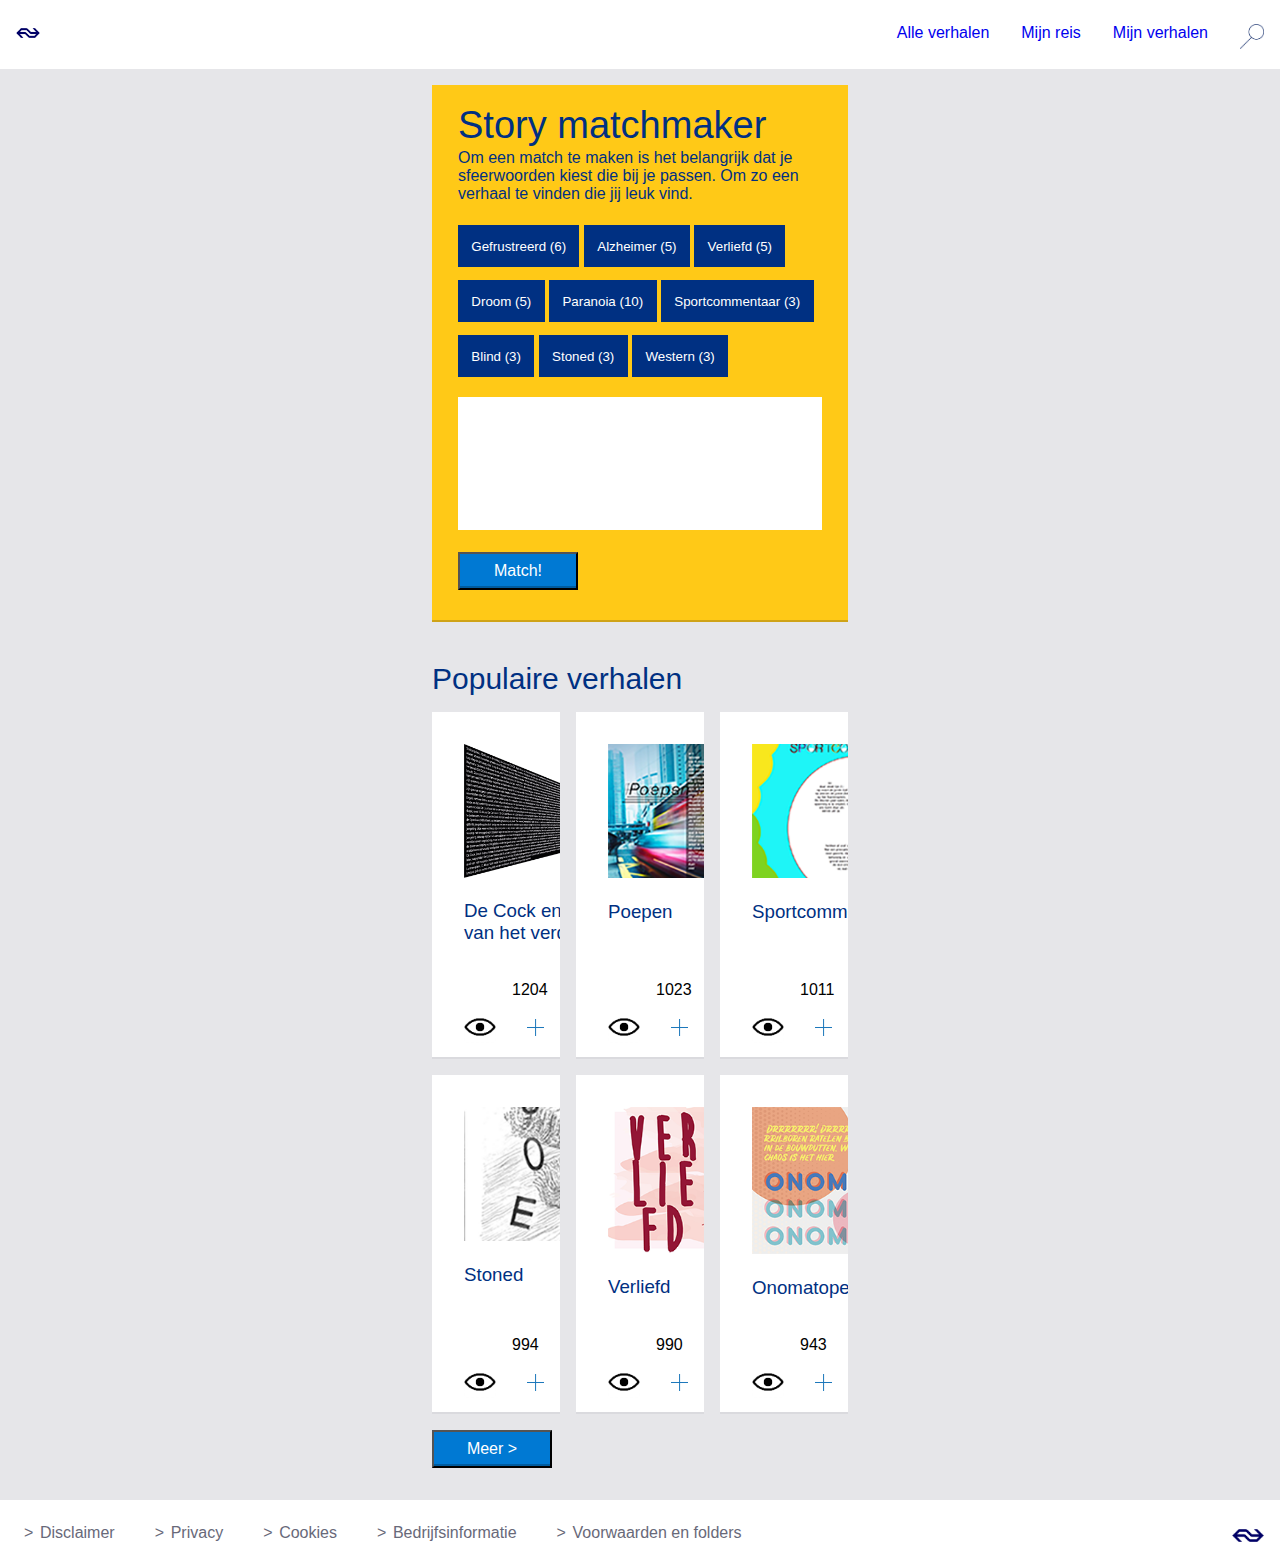
==== commit ca2f5155: "Herkansing fiks" ====
--- a/index.html
+++ b/index.html
@@ -10,11 +10,11 @@
     <header>
         <nav>
             <ul>
-                <li><a href="https://www.ns.nl/"><img src="images/nskopie.png" alt="NS logo"></a></li>
+                <li id="li"><a href="https://www.ns.nl/"><img src="images/nskopie.png" alt="NS logo"></a></li>
                 <li><a href="index.html">Alle verhalen</a></li>
                 <li><a href="inloggen.html">Mijn reis</a></li>
                 <li><a href="mijnverhalenleeg.html">Mijn verhalen</a></li>
-                <li><a href=""><img src="images/zoekkopie.png" alt="zoek knop"></a></li>
+                <li><a href="mijnverhalen.html"><img src="images/zoekkopie.png" alt="zoek knop"></a></li>
             </ul>
         </nav>
     </header>
@@ -33,6 +33,7 @@
                 <button>Blind (3)</button>
                 <button>Stoned (3)</button>
                 <button>Western (3)</button> <br>
+                <label for="shadow"></label>
                 <input type="text" id="shadow"> <br>
                 <input type="submit" value="Match!"> <br>
             </fieldset>
@@ -109,6 +110,7 @@
             <li><a href="https://www.ns.nl/privacy/cookiebeleid.html">Cookies</a></li>
             <li><a href="https://www.ns.nl/bedrijfsinformatie.html">Bedrijfsinformatie</a></li>
             <li><a href="https://www.ns.nl/voorwaarden.html">Voorwaarden en folders</a></li>
+            <a href="https://www.ns.nl/"><img src="images/nskopie.png" alt="NS logo"></a>
         </ul>
     </footer>
     <script src="script.js"></script>
--- a/style.css
+++ b/style.css
@@ -21,9 +21,17 @@
     display: block;
 }
 
+#loginpage legend {
+    margin: 0;
+}
+
+#loginpage form {
+    width: 30em;
+}
+
 #login {
-    min-width: 45%;
-    max-width: 65%;
+    min-width: 16em;
+    max-width: 40em;
     margin: 1em auto;
     padding: 1em;
 }
@@ -31,6 +39,7 @@
 #login > fieldset {
     margin: .5em 1.5em;
     padding: 0;
+    min-width: 19em;
 }
 
 #login > legend {
@@ -46,7 +55,7 @@
     position: relative;
 }
 
-#loved {
+.loved {
     background-color: #e6e6e9;
     color: #686979;
     border: .125em;
@@ -57,8 +66,15 @@
 #love {
     background-color: #0079d3;
     position: absolute;
-    bottom: 13em;
+    bottom: 17em;
     left: 5em;
+}
+
+#dream {
+    background-color: #0079d3;
+    position: absolute;
+    bottom: 17em;
+    left: 15em;
 }
 
 #emptystate p {
@@ -101,6 +117,7 @@
     width: 100%;
     padding: 1em;
     margin: 1em auto;
+    align-items: stretch;
 }
 
 .story .image2, .story .image3 {
@@ -109,6 +126,13 @@
 
 .story > img {
     width: 100%;
+}
+
+#storypage #click {
+    width: 100%;
+    margin: 15em 0 0 0;
+    padding: 1em;
+
 }
 
 #storypage > form {
@@ -210,10 +234,10 @@
 
 header li {
     text-align: center;
-    padding: 1em 1em;
+    padding: 1.5em 1em 1em 1em;
     text-decoration: none;
     flex-direction: row;
-    justify-content: space-around;
+    justify-content: flex-end;
 }
 
 li {
@@ -235,6 +259,7 @@
     font-size: 1.875em;
     font-weight: 400;
     color: #003082;
+    margin-bottom: 1em;
 }
 
 h3 {
@@ -246,6 +271,7 @@
 form {
     background-color: #ffc917;
     padding: 1em;
+    min-width: 19em;
     margin: 1em 1em;
     box-shadow: inset 0 -.125em 0 0 #cfa317;
 }
@@ -264,6 +290,7 @@
     font-size: 2.375em;
     font-weight: 400;
     color: #003082;
+    margin-bottom: -1em;
 }
 
 fieldset a {
@@ -287,22 +314,22 @@
     background-color: #003082;
     color: white;
     padding: 1em;
-    border: 0em;
-    border-radius: 0em;
+    border: 0;
+    border-radius: 0;
     margin: .5em 0;
 }
 
 input[type=text] {
-    border: 0em;
-    border-radius: 0em;
+    border: 0;
+    border-radius: 0;
     box-sizing: border-box;
     width: 100%;
     height: 10em;
-    margin: 1em 0em;
+    margin: 1em 0;
 }
 
 input[type=email], input[type=password] {
-    border: 0em;
+    border: 0;
     font-size: 1em;
     padding: .5em;
     margin-bottom: 1em;
@@ -358,7 +385,7 @@
 article {
     background-color: #ffffff;
     padding: 1em;
-    margin: 1em 0;
+    margin:  1em 0;
     min-width: 5em;
     max-width: 22em;
     box-shadow: inset 0 -.125em 0 0 rgba(7, 7, 33, .15);
@@ -398,7 +425,6 @@
     font-size: 1em;
     min-width: 7.5em;
     padding: .5em .5em;
-    margin: 1em auto;
     box-shadow: inset 0 -.125em 0 0 #005ca0;
     transition: all .25s
 }
@@ -416,24 +442,32 @@
     display: flex;
     justify-content: space-between;
     width: 100%;
+    height: 4em;
 }
 
 footer button {
     background-color: white;
     box-shadow: none;
     border: 0;
-    background-image: url(images/plus3.png);
+    background-image: url(images/plusser.png);
     background-size: contain;
     background-repeat: no-repeat;
-    min-width: 3em;
-    height: 2em;
+    min-width: 1em;
+    height: 1.5em;
+    padding-right: 0;
     position: absolute;
     right: 0;
+    bottom: 0;
     transition: all .25s ease-out;
 }
 
 footer button:hover {
     box-shadow: none;
+    background-image: url(images/plusser-2.png);
+}
+
+footer button::after {
+    content: none;
 }
 
 .show {
@@ -463,6 +497,7 @@
 footer li a {
     color: #686979;
     padding-left: 1em;
+    padding-right: 1.5em;
     position: relative;
 }
 
@@ -479,6 +514,13 @@
 
 footer li a:hover::before {
     left: .25em;
+}
+
+footer a img {
+    width: 2em;
+    position: absolute;
+    bottom: 1.5em;
+    right: 1em;
 }
 
 /*Breakpoint 1*/
@@ -493,9 +535,7 @@
     }
 
     #login {
-        min-width: 45%;
-        max-width: 65%;
-        margin: 1em auto;
+        margin-top: 6em;
     }
 
     #loginpage > footer {
@@ -543,8 +583,16 @@
         grid-gap: 1em;
     }
 
+    #matchresults p {
+        grid-column: 1/3;
+    }
+
     #matchresults article {
         min-width: 11em;
+    }
+
+    h2 {
+        margin-bottom: 0;
     }
 
     main {
@@ -559,8 +607,14 @@
 
     header ul {
         display: flex;
+        flex-direction: row;
         flex-wrap: wrap;
-        justify-content: space-between;
+        justify-content: flex-end;
+    }
+
+    #li {
+/*        justify-content: flex-start;*/
+        margin-right: auto;
     }
 
     form {
@@ -571,7 +625,7 @@
     }
 
     form legend {
-        padding: .5em 0em 0em 0em;
+        padding: .5em 0 0 0;
     }
 
     section {
@@ -588,12 +642,13 @@
 
     article {
         width: 100%;
+        margin: 0;
     }
 
     section button {
         grid-column: 1/2;
         max-width: 7.5em;
-        margin-left: 0;
+        margin: 0;
     }
 
     footer {
@@ -603,7 +658,7 @@
     footer ul {
         display: flex;
         flex-direction: row;
-        justify-content: space-between;
+        justify-content: flex-start;
         flex-wrap: wrap;
     }
 }
@@ -626,12 +681,6 @@
         display: block;
     }
 
-    #login {
-        min-width: 45%;
-        max-width: 65%;
-        margin: 1em auto;
-    }
-
     #loginpage > footer {
         position: absolute;
         width: 100%;
@@ -679,19 +728,20 @@
         grid-column: 1/4;
     }
 
+    #matchresults p {
+        grid-column: 1/4;
+    }
+
     header {
         grid-column: 1/4;
     }
 
     form {
-        grid-column: 2/5;
-        padding: 0;
-        border: 0;
         margin: 0;
     }
 
     form legend {
-        padding: .5em 0em 0em 0em;
+        padding: .5em 0 0 0;
     }
 
     section {
